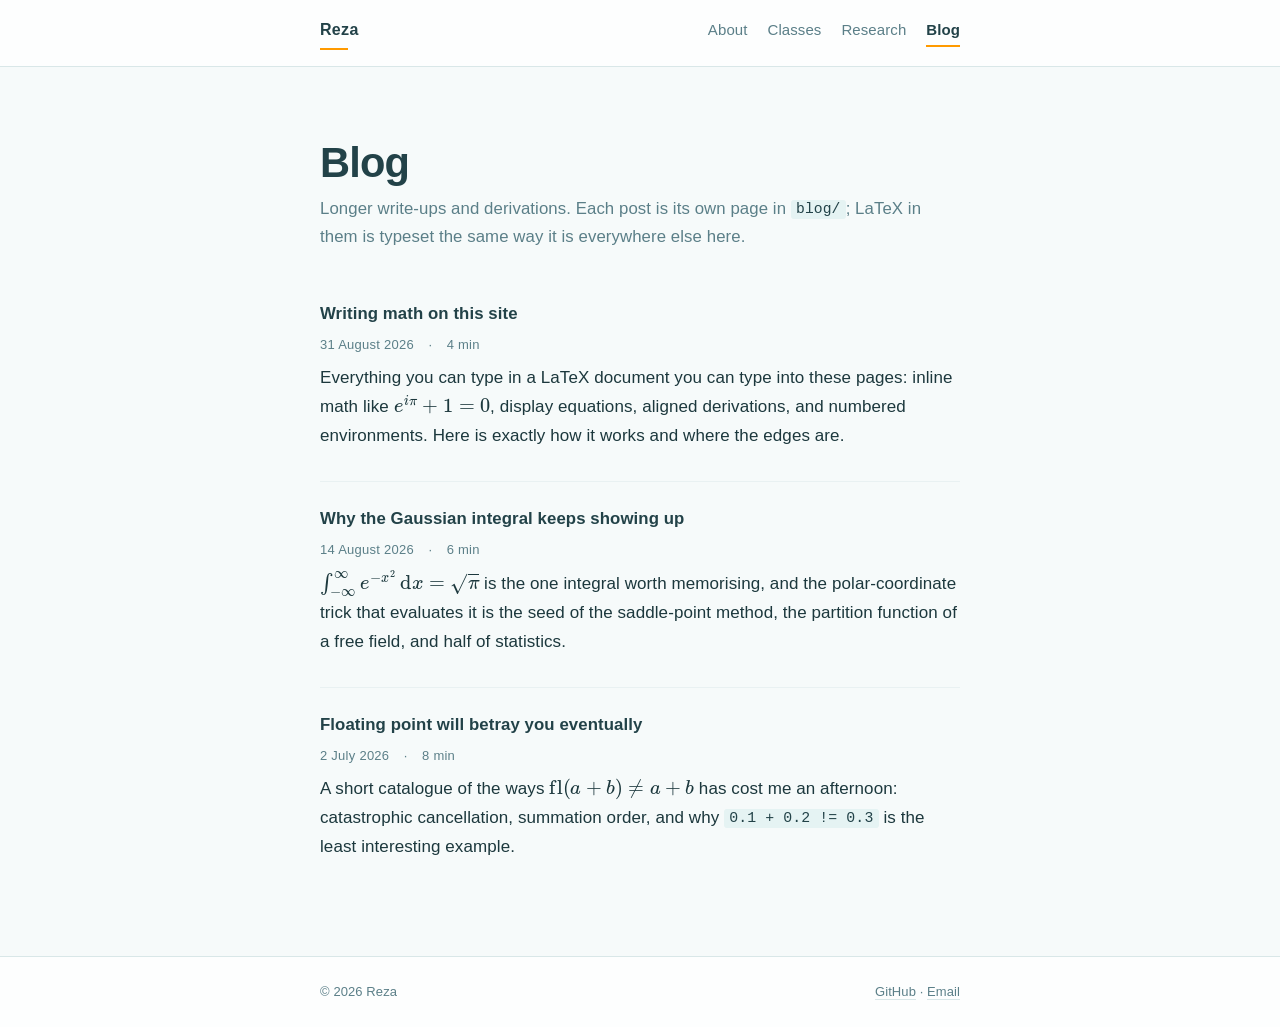
==== blog.html @ cf62aef7 "Build the site from scratch as plain static HTML Replaces the placeholder README-only repo with a ha" ====
<!doctype html>
<html lang="en">
<head>
<meta charset="utf-8">
<meta name="viewport" content="width=device-width, initial-scale=1">
<title>Blog — Reza</title>
<meta name="description" content="Write-ups, derivations, and notes to self.">
<meta name="color-scheme" content="light dark">
<link rel="icon" href="assets/favicon.svg" type="image/svg+xml">
<link rel="stylesheet" href="assets/css/style.css">
<script src="assets/js/site.js"></script>
<script defer id="MathJax-script" src="assets/vendor/mathjax/tex-chtml.js"></script>
</head>
<body>
<a class="skip-link" href="#main">Skip to content</a>

<header class="site-header">
  <div class="wrap">
    <a class="brand" href="index.html">Reza</a>
    <nav class="nav" aria-label="Primary">
      <a href="index.html">About</a>
      <a href="classes.html">Classes</a>
      <a href="research.html">Research</a>
      <a href="blog.html" aria-current="page">Blog</a>
    </nav>
  </div>
</header>

<main id="main">
  <div class="wrap">

    <h1 class="page-title">Blog</h1>
    <p class="lede">
      Longer write-ups and derivations. Each post is its own page in
      <code>blog/</code>; LaTeX in them is typeset the same way it is everywhere else here.
    </p>

    <!-- ==================================================================
         EDIT ME: newest post first. To add one, copy blog/_template.html
         to blog/YYYY-MM-DD-slug.html and add an <article> entry below.
         ================================================================== -->

    <article class="entry">
      <h3><a href="blog/2026-08-31-writing-math-here.html">Writing math on this site</a></h3>
      <p class="meta"><time datetime="2026-08-31">31 August 2026</time><span>&middot;</span><span>4 min</span></p>
      <p>
        Everything you can type in a LaTeX document you can type into these pages: inline
        math like $e^{i\pi} + 1 = 0$, display equations, aligned derivations, and numbered
        environments. Here is exactly how it works and where the edges are.
      </p>
    </article>

    <article class="entry">
      <h3><a href="#">Why the Gaussian integral keeps showing up</a></h3>
      <p class="meta"><time datetime="2026-08-14">14 August 2026</time><span>&middot;</span><span>6 min</span></p>
      <p>
        $\int_{-\infty}^{\infty} e^{-x^2}\,\diff{x} = \sqrt{\pi}$ is the one integral worth
        memorising, and the polar-coordinate trick that evaluates it is the seed of the
        saddle-point method, the partition function of a free field, and half of statistics.
      </p>
    </article>

    <article class="entry">
      <h3><a href="#">Floating point will betray you eventually</a></h3>
      <p class="meta"><time datetime="2026-07-02">2 July 2026</time><span>&middot;</span><span>8 min</span></p>
      <p>
        A short catalogue of the ways $\mathrm{fl}(a + b) \ne a + b$ has cost me an afternoon:
        catastrophic cancellation, summation order, and why
        <code>0.1 + 0.2 != 0.3</code> is the least interesting example.
      </p>
    </article>
  </div>
</main>

<footer class="site-footer">
  <div class="wrap">
    <span>&copy; <span data-year>2026</span> Reza</span>
    <span><a href="https://github.com/rezakaze">GitHub</a> &middot; <a href="mailto:mhmdrzkzm04@gmail.com">Email</a></span>
  </div>
</footer>
</body>
</html>
---- assets/css/style.css ----
/* ==========================================================================
   Palette — only these four colors and shades/tints of them.
     #224248  ink      (deep teal)
     #325E6A  slate    (mid teal-blue)
     #44A1A4  teal     (accent)
     #FF9A00  amber    (highlight)
   ========================================================================== */

:root {
  color-scheme: light;

  --ink:    #224248;
  --slate:  #325E6A;
  --teal:   #44A1A4;
  --amber:  #FF9A00;

  /* tints & shades derived from the four above */
  --bg:        #f6fafa;
  --surface:   #fdfefe;
  --text:      #1c383d;
  --muted:     #5b7f88;
  --line:      #d9e7e8;
  --line-soft: #e9f1f2;
  --amber-soft:#fff3e0;
  --teal-soft: #e5f3f3;

  --measure: 44rem;
  --pad: clamp(1.25rem, 4vw, 2rem);
  --radius: 4px;

  --sans: ui-sans-serif, -apple-system, BlinkMacSystemFont, "Segoe UI", Inter,
          Roboto, "Helvetica Neue", Arial, sans-serif;
  --mono: ui-monospace, SFMono-Regular, "SF Mono", Menlo, Consolas,
          "Liberation Mono", monospace;
}

@media (prefers-color-scheme: dark) {
  :root {
    color-scheme: dark;
    --bg:        #142a2f;
    --surface:   #1b363c;
    --text:      #dbe9ea;
    --muted:     #96b3b9;
    --line:      #2b4d55;
    --line-soft: #23424a;
    --amber-soft:#3a2c14;
    --teal-soft: #1e3f45;
  }
}

/* --------------------------------------------------------------- reset -- */

*, *::before, *::after { box-sizing: border-box; }

html { -webkit-text-size-adjust: 100%; scroll-behavior: smooth; }

body {
  margin: 0;
  background: var(--bg);
  color: var(--text);
  font-family: var(--sans);
  font-size: 1.0625rem;
  line-height: 1.7;
  letter-spacing: 0.005em;
  -webkit-font-smoothing: antialiased;
}

img { max-width: 100%; height: auto; }

a {
  color: var(--slate);
  text-decoration: none;
  border-bottom: 1px solid var(--teal);
  transition: color .15s ease, border-color .15s ease, background-color .15s ease;
}
a:hover { color: var(--teal); border-bottom-color: var(--amber); }

:focus-visible {
  outline: 2px solid var(--amber);
  outline-offset: 3px;
  border-radius: 2px;
}

/* --------------------------------------------------------------- layout - */

.wrap {
  width: 100%;
  max-width: var(--measure);
  margin-inline: auto;
  padding-inline: var(--pad);
}

.skip-link {
  position: absolute;
  left: -9999px;
  top: 0;
  background: var(--amber);
  color: #224248;
  padding: .5rem .9rem;
  border: 0;
  z-index: 20;
}
.skip-link:focus { left: 0; }

/* ---------------------------------------------------------------- header  */

.site-header {
  border-bottom: 1px solid var(--line);
  background: var(--surface);
  position: sticky;
  top: 0;
  z-index: 10;
}

.site-header .wrap {
  display: flex;
  flex-wrap: wrap;
  align-items: baseline;
  gap: .5rem 1.5rem;
  padding-block: 1rem;
}

.brand {
  font-size: 1rem;
  font-weight: 650;
  letter-spacing: 0.02em;
  color: var(--ink);
  border: 0;
  margin-right: auto;
}
@media (prefers-color-scheme: dark) { .brand { color: var(--text); } }
.brand:hover { color: var(--teal); }
.brand::after {
  content: "";
  display: block;
  width: 1.75rem;
  height: 2px;
  margin-top: .3rem;
  background: var(--amber);
}

.nav {
  display: flex;
  flex-wrap: wrap;
  gap: 1.25rem;
  font-size: .9375rem;
}

.nav a {
  color: var(--muted);
  border-bottom: 2px solid transparent;
  padding-bottom: 2px;
}
.nav a:hover { color: var(--teal); border-bottom-color: var(--teal); }
.nav a[aria-current="page"] {
  color: var(--ink);
  border-bottom-color: var(--amber);
  font-weight: 550;
}
@media (prefers-color-scheme: dark) { .nav a[aria-current="page"] { color: var(--text); } }

/* ------------------------------------------------------------------ page  */

main { padding-block: clamp(2.5rem, 7vw, 4.5rem) 4rem; }

.page-title {
  font-size: clamp(1.9rem, 5vw, 2.6rem);
  line-height: 1.15;
  letter-spacing: -0.02em;
  font-weight: 680;
  color: var(--ink);
  margin: 0 0 .5rem;
}
@media (prefers-color-scheme: dark) { .page-title { color: var(--text); } }

.lede {
  color: var(--muted);
  font-size: 1.05rem;
  margin: 0 0 2.5rem;
  max-width: 38rem;
}

h2 {
  font-size: 1.25rem;
  letter-spacing: -0.01em;
  color: var(--slate);
  margin: 3rem 0 1rem;
  font-weight: 640;
}
@media (prefers-color-scheme: dark) { h2 { color: var(--teal); } }

h3 { font-size: 1.05rem; margin: 2rem 0 .5rem; font-weight: 620; }

p, ul, ol { margin: 0 0 1.15rem; }
ul, ol { padding-left: 1.25rem; }
li { margin-bottom: .35rem; }
li::marker { color: var(--teal); }

hr {
  border: 0;
  border-top: 1px solid var(--line);
  margin: 3rem 0;
}

strong { color: var(--ink); font-weight: 640; }
@media (prefers-color-scheme: dark) { strong { color: var(--text); } }

small, .small { font-size: .875rem; color: var(--muted); }

blockquote {
  margin: 1.5rem 0;
  padding: .25rem 0 .25rem 1.15rem;
  border-left: 3px solid var(--teal);
  color: var(--muted);
  font-style: italic;
}

code {
  font-family: var(--mono);
  font-size: .875em;
  background: var(--teal-soft);
  color: var(--ink);
  padding: .1em .35em;
  border-radius: 3px;
}
@media (prefers-color-scheme: dark) { code { color: var(--text); } }

pre {
  background: var(--surface);
  border: 1px solid var(--line);
  border-left: 3px solid var(--teal);
  border-radius: var(--radius);
  padding: 1rem 1.1rem;
  overflow-x: auto;
  font-size: .875rem;
  line-height: 1.6;
}
pre code { background: none; padding: 0; font-size: 1em; }

table {
  width: 100%;
  border-collapse: collapse;
  font-size: .9375rem;
  margin: 0 0 1.5rem;
}
th, td {
  text-align: left;
  padding: .6rem .75rem .6rem 0;
  border-bottom: 1px solid var(--line-soft);
  vertical-align: top;
}
th {
  color: var(--slate);
  font-weight: 620;
  border-bottom-color: var(--line);
  font-size: .8125rem;
  text-transform: uppercase;
  letter-spacing: .08em;
}
@media (prefers-color-scheme: dark) { th { color: var(--teal); } }

.table-scroll { overflow-x: auto; }

/* ------------------------------------------------------------------ home  */

.hero { margin-bottom: 1rem; }
.hero .page-title { margin-bottom: .75rem; }

.hero-role {
  color: var(--teal);
  font-size: .8125rem;
  text-transform: uppercase;
  letter-spacing: .14em;
  font-weight: 640;
  margin: 0 0 .75rem;
}

.bio { max-width: 40rem; }
.bio p { margin-bottom: 1.15rem; }

.links {
  display: flex;
  flex-wrap: wrap;
  gap: .5rem .75rem;
  margin: 1.75rem 0 0;
  padding: 0;
  list-style: none;
}
.links li { margin: 0; }
.links a {
  display: inline-block;
  font-size: .875rem;
  padding: .3rem .7rem;
  border: 1px solid var(--line);
  border-radius: var(--radius);
  color: var(--slate);
  background: var(--surface);
}
@media (prefers-color-scheme: dark) { .links a { color: var(--text); } }
.links a:hover { border-color: var(--teal); color: var(--teal); background: var(--teal-soft); }

/* section cards linking to the other tabs */

.tabs {
  display: grid;
  gap: 1rem;
  grid-template-columns: repeat(auto-fit, minmax(15rem, 1fr));
  margin-top: 1.5rem;
  padding: 0;
  list-style: none;
}
.tabs li { margin: 0; }

.card {
  display: block;
  height: 100%;
  padding: 1.1rem 1.2rem;
  background: var(--surface);
  border: 1px solid var(--line);
  border-left: 3px solid var(--teal);
  border-radius: var(--radius);
  color: inherit;
}
.card:hover {
  border-color: var(--teal);
  border-left-color: var(--amber);
  transform: translateY(-1px);
}
.card h3 {
  margin: 0 0 .3rem;
  font-size: 1rem;
  color: var(--ink);
}
@media (prefers-color-scheme: dark) { .card h3 { color: var(--text); } }
.card p { margin: 0; color: var(--muted); font-size: .9375rem; }

/* ------------------------------------------------------------- listings - */

.entry {
  padding: 1.4rem 0;
  border-bottom: 1px solid var(--line-soft);
}
.entry:first-of-type { padding-top: .5rem; }
.entry:last-of-type { border-bottom: 0; }
.entry h3 { margin: 0 0 .35rem; }
.entry h3 a { color: var(--ink); border-bottom-color: transparent; }
@media (prefers-color-scheme: dark) { .entry h3 a { color: var(--text); } }
.entry h3 a:hover { color: var(--teal); border-bottom-color: var(--amber); }
.entry p { margin: 0 0 .5rem; }

.meta {
  display: flex;
  flex-wrap: wrap;
  gap: .4rem .9rem;
  align-items: center;
  font-size: .8125rem;
  color: var(--muted);
  margin: 0 0 .4rem;
  letter-spacing: .02em;
}

.tag {
  display: inline-block;
  font-size: .75rem;
  letter-spacing: .06em;
  text-transform: uppercase;
  font-weight: 620;
  color: var(--slate);
  background: var(--teal-soft);
  border-radius: 2px;
  padding: .1rem .45rem;
}
@media (prefers-color-scheme: dark) { .tag { color: var(--text); } }
.tag--active { color: var(--ink); background: var(--amber-soft); }
@media (prefers-color-scheme: dark) { .tag--active { color: var(--amber); } }

.note-links {
  display: flex;
  flex-wrap: wrap;
  gap: .5rem .75rem;
  padding: 0;
  margin: .5rem 0 0;
  list-style: none;
  font-size: .875rem;
}
.note-links li { margin: 0; }

/* ------------------------------------------------------------------ math  */

.math-block {
  margin: 1.5rem 0;
  padding: .25rem 0;
  overflow-x: auto;
  overflow-y: hidden;
}
mjx-container[display="true"] { margin: 1.4rem 0 !important; }
mjx-container { max-width: 100%; }

/* Long display equations get a little breathing room on narrow screens; anything
   still too wide scrolls inside its .math-block rather than stretching the page. */
@media (max-width: 32rem) {
  mjx-container[display="true"] { font-size: 94%; }
}

.callout {
  background: var(--surface);
  border: 1px solid var(--line);
  border-left: 3px solid var(--amber);
  border-radius: var(--radius);
  padding: 1rem 1.15rem;
  margin: 1.5rem 0;
}
.callout > :last-child { margin-bottom: 0; }
.callout-title {
  font-size: .75rem;
  text-transform: uppercase;
  letter-spacing: .1em;
  font-weight: 660;
  color: var(--amber);
  margin: 0 0 .35rem;
}

/* ---------------------------------------------------------------- footer  */

.site-footer {
  border-top: 1px solid var(--line);
  background: var(--surface);
  padding-block: 1.5rem;
  font-size: .8125rem;
  color: var(--muted);
}
.site-footer .wrap {
  display: flex;
  flex-wrap: wrap;
  justify-content: space-between;
  gap: .5rem 1.5rem;
}
.site-footer a { color: var(--muted); border-bottom-color: var(--line); }
.site-footer a:hover { color: var(--teal); border-bottom-color: var(--amber); }

.back {
  display: inline-block;
  font-size: .875rem;
  margin-bottom: 1.5rem;
  border-bottom-color: transparent;
  color: var(--muted);
}
.back:hover { color: var(--teal); }

@media (prefers-reduced-motion: reduce) {
  * { transition: none !important; scroll-behavior: auto !important; }
  .card:hover { transform: none; }
}

@media print {
  .site-header, .site-footer, .skip-link { display: none; }
  body { background: #fff; color: #000; }
}
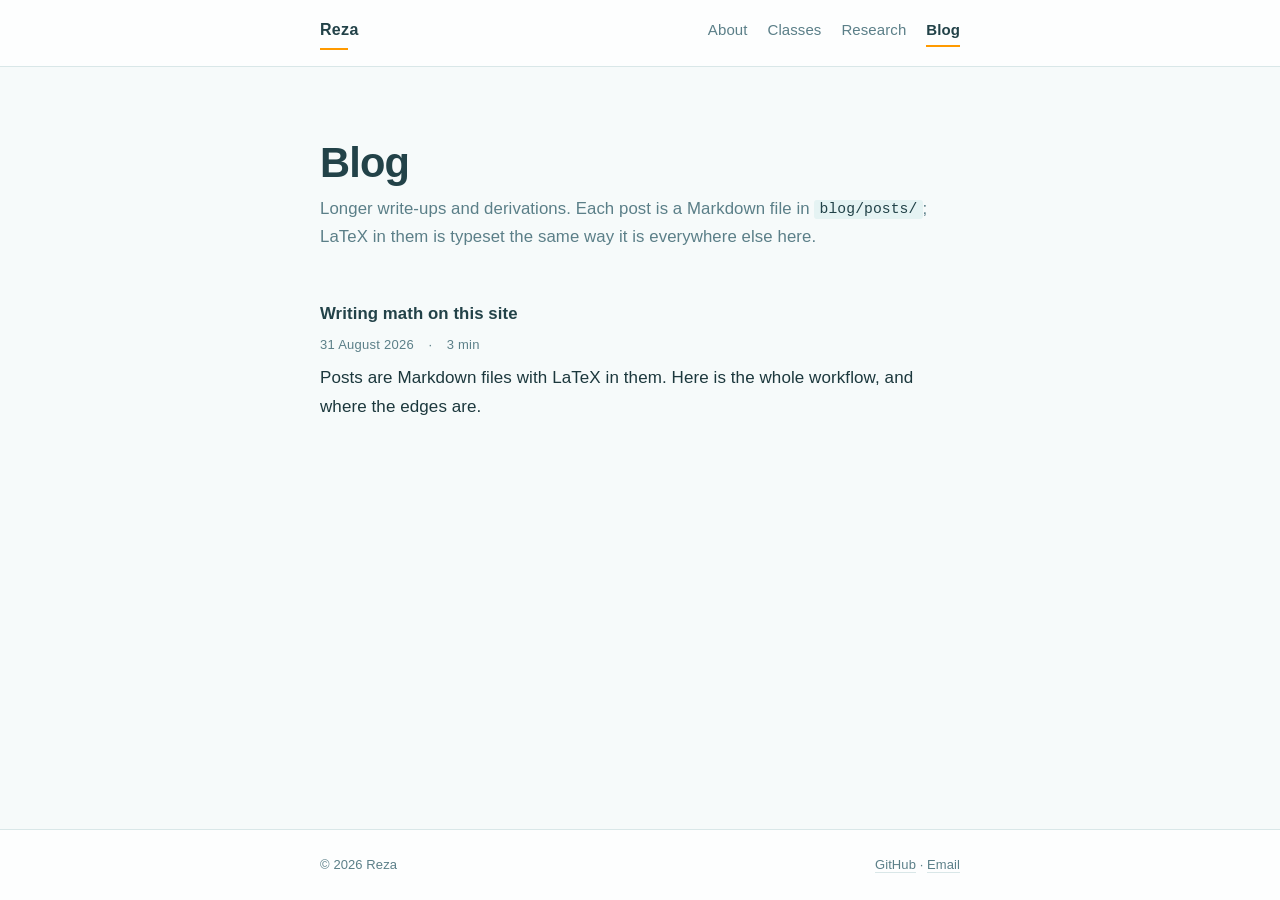
==== commit a78febbc: "Write blog posts in Markdown instead of HTML Hand-writing a full HTML page per post is too much fric" ====
--- a/blog.html
+++ b/blog.html
@@ -31,44 +31,21 @@
 
     <h1 class="page-title">Blog</h1>
     <p class="lede">
-      Longer write-ups and derivations. Each post is its own page in
-      <code>blog/</code>; LaTeX in them is typeset the same way it is everywhere else here.
+      Longer write-ups and derivations. Each post is a Markdown file in
+      <code>blog/posts/</code>; LaTeX in them is typeset the same way it is everywhere
+      else here.
     </p>
 
-    <!-- ==================================================================
-         EDIT ME: newest post first. To add one, copy blog/_template.html
-         to blog/YYYY-MM-DD-slug.html and add an <article> entry below.
-         ================================================================== -->
+<!-- POSTS:START — generated by tools/build.py from blog/posts/*.md. Edit those, not this. -->
 
     <article class="entry">
       <h3><a href="blog/2026-08-31-writing-math-here.html">Writing math on this site</a></h3>
-      <p class="meta"><time datetime="2026-08-31">31 August 2026</time><span>&middot;</span><span>4 min</span></p>
-      <p>
-        Everything you can type in a LaTeX document you can type into these pages: inline
-        math like $e^{i\pi} + 1 = 0$, display equations, aligned derivations, and numbered
-        environments. Here is exactly how it works and where the edges are.
-      </p>
+      <p class="meta"><time datetime="2026-08-31">31 August 2026</time><span>&middot;</span><span>3 min</span></p>
+      <p>Posts are Markdown files with LaTeX in them. Here is the whole workflow, and where the edges are.</p>
     </article>
 
-    <article class="entry">
-      <h3><a href="#">Why the Gaussian integral keeps showing up</a></h3>
-      <p class="meta"><time datetime="2026-08-14">14 August 2026</time><span>&middot;</span><span>6 min</span></p>
-      <p>
-        $\int_{-\infty}^{\infty} e^{-x^2}\,\diff{x} = \sqrt{\pi}$ is the one integral worth
-        memorising, and the polar-coordinate trick that evaluates it is the seed of the
-        saddle-point method, the partition function of a free field, and half of statistics.
-      </p>
-    </article>
+<!-- POSTS:END -->
 
-    <article class="entry">
-      <h3><a href="#">Floating point will betray you eventually</a></h3>
-      <p class="meta"><time datetime="2026-07-02">2 July 2026</time><span>&middot;</span><span>8 min</span></p>
-      <p>
-        A short catalogue of the ways $\mathrm{fl}(a + b) \ne a + b$ has cost me an afternoon:
-        catastrophic cancellation, summation order, and why
-        <code>0.1 + 0.2 != 0.3</code> is the least interesting example.
-      </p>
-    </article>
   </div>
 </main>
 
--- a/assets/css/style.css
+++ b/assets/css/style.css
@@ -56,6 +56,10 @@
 
 body {
   margin: 0;
+  /* Keeps the footer at the bottom of the window on a short page. */
+  min-height: 100vh;
+  display: flex;
+  flex-direction: column;
   background: var(--bg);
   color: var(--text);
   font-family: var(--sans);
@@ -161,7 +165,10 @@
 
 /* ------------------------------------------------------------------ page  */
 
-main { padding-block: clamp(2.5rem, 7vw, 4.5rem) 4rem; }
+main {
+  flex: 1 0 auto;
+  padding-block: clamp(2.5rem, 7vw, 4.5rem) 4rem;
+}
 
 .page-title {
   font-size: clamp(1.9rem, 5vw, 2.6rem);
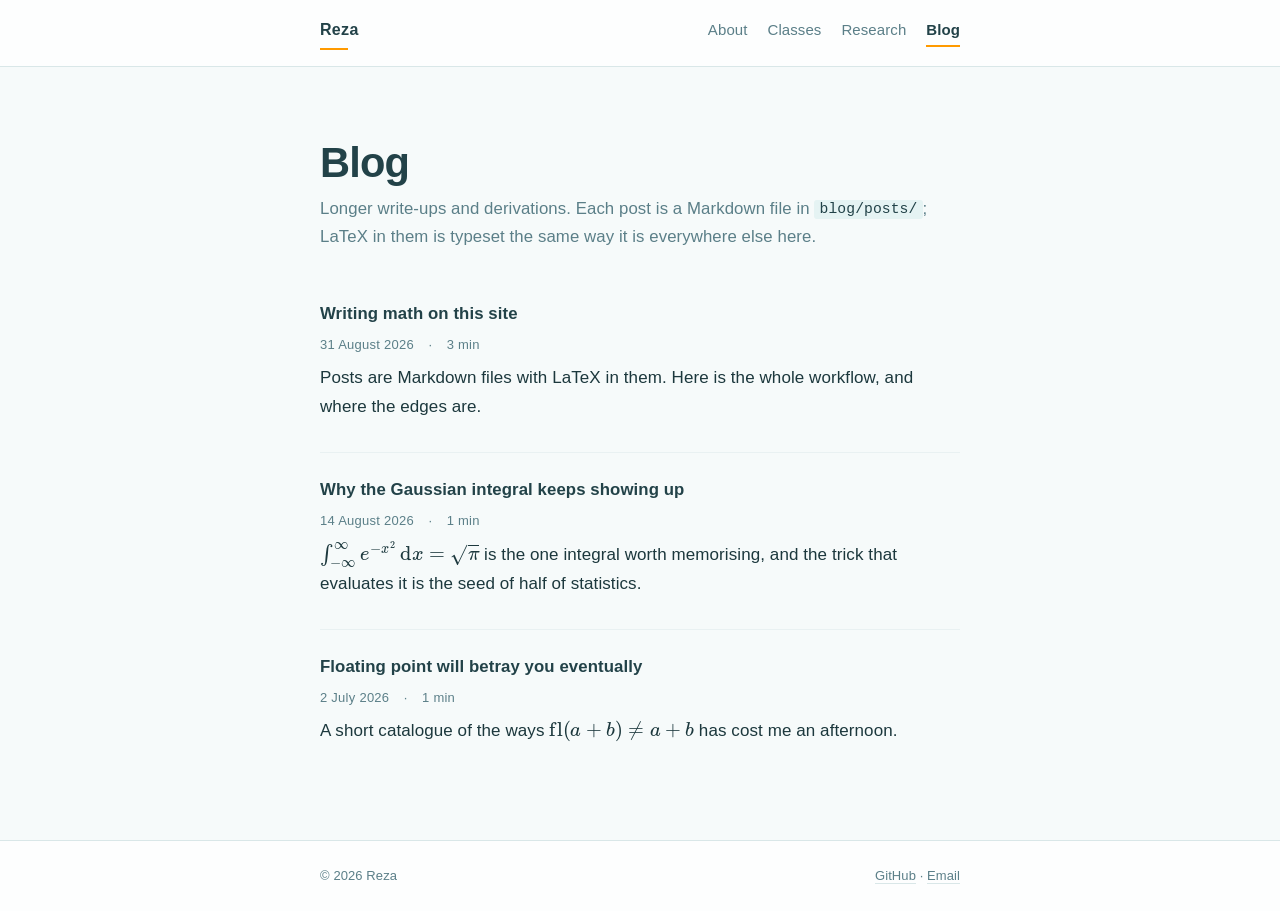
==== commit 415b3a1b: "Publish the two posts that were left as drafts Converting the blog to Markdown turned the old placeh" ====
--- a/blog.html
+++ b/blog.html
@@ -44,6 +44,18 @@
       <p>Posts are Markdown files with LaTeX in them. Here is the whole workflow, and where the edges are.</p>
     </article>
 
+    <article class="entry">
+      <h3><a href="blog/2026-08-14-gaussian-integral.html">Why the Gaussian integral keeps showing up</a></h3>
+      <p class="meta"><time datetime="2026-08-14">14 August 2026</time><span>&middot;</span><span>1 min</span></p>
+      <p>$\int_{-\infty}^{\infty} e^{-x^2}\,\diff{x} = \sqrt{\pi}$ is the one integral worth memorising, and the trick that evaluates it is the seed of half of statistics.</p>
+    </article>
+
+    <article class="entry">
+      <h3><a href="blog/2026-07-02-floating-point.html">Floating point will betray you eventually</a></h3>
+      <p class="meta"><time datetime="2026-07-02">2 July 2026</time><span>&middot;</span><span>1 min</span></p>
+      <p>A short catalogue of the ways $\mathrm{fl}(a + b) \ne a + b$ has cost me an afternoon.</p>
+    </article>
+
 <!-- POSTS:END -->
 
   </div>
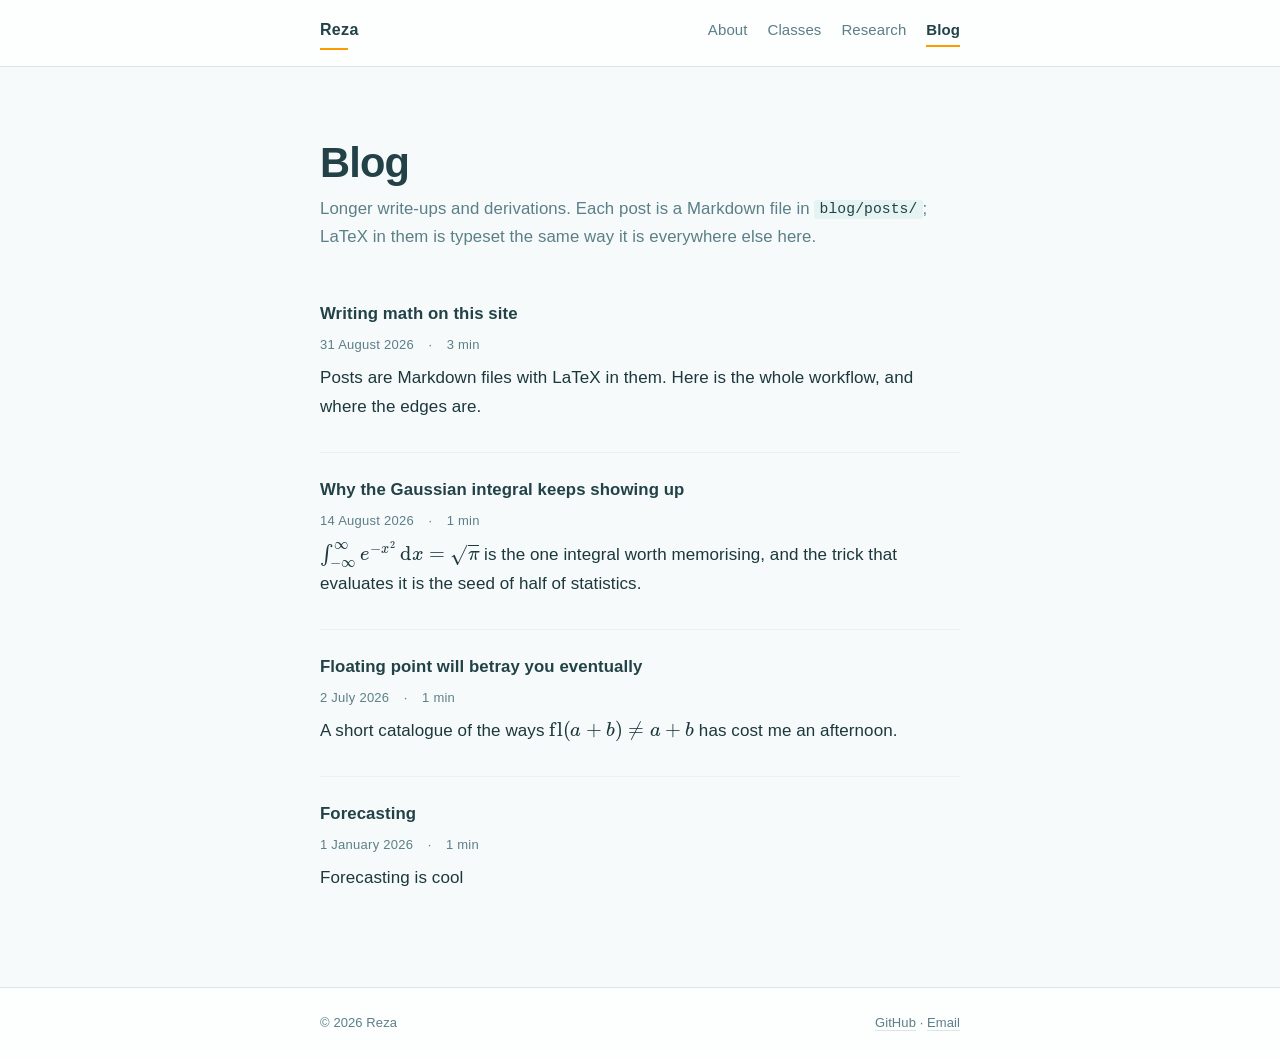
==== commit 85b4272b: "Rebuild blog pages Generated from blog/posts/ by tools/build.py." ====
--- a/blog.html
+++ b/blog.html
@@ -56,6 +56,12 @@
       <p>A short catalogue of the ways $\mathrm{fl}(a + b) \ne a + b$ has cost me an afternoon.</p>
     </article>
 
+    <article class="entry">
+      <h3><a href="blog/forecasting.html">Forecasting</a></h3>
+      <p class="meta"><time datetime="2026-01-01">1 January 2026</time><span>&middot;</span><span>1 min</span></p>
+      <p>Forecasting is cool</p>
+    </article>
+
 <!-- POSTS:END -->
 
   </div>
